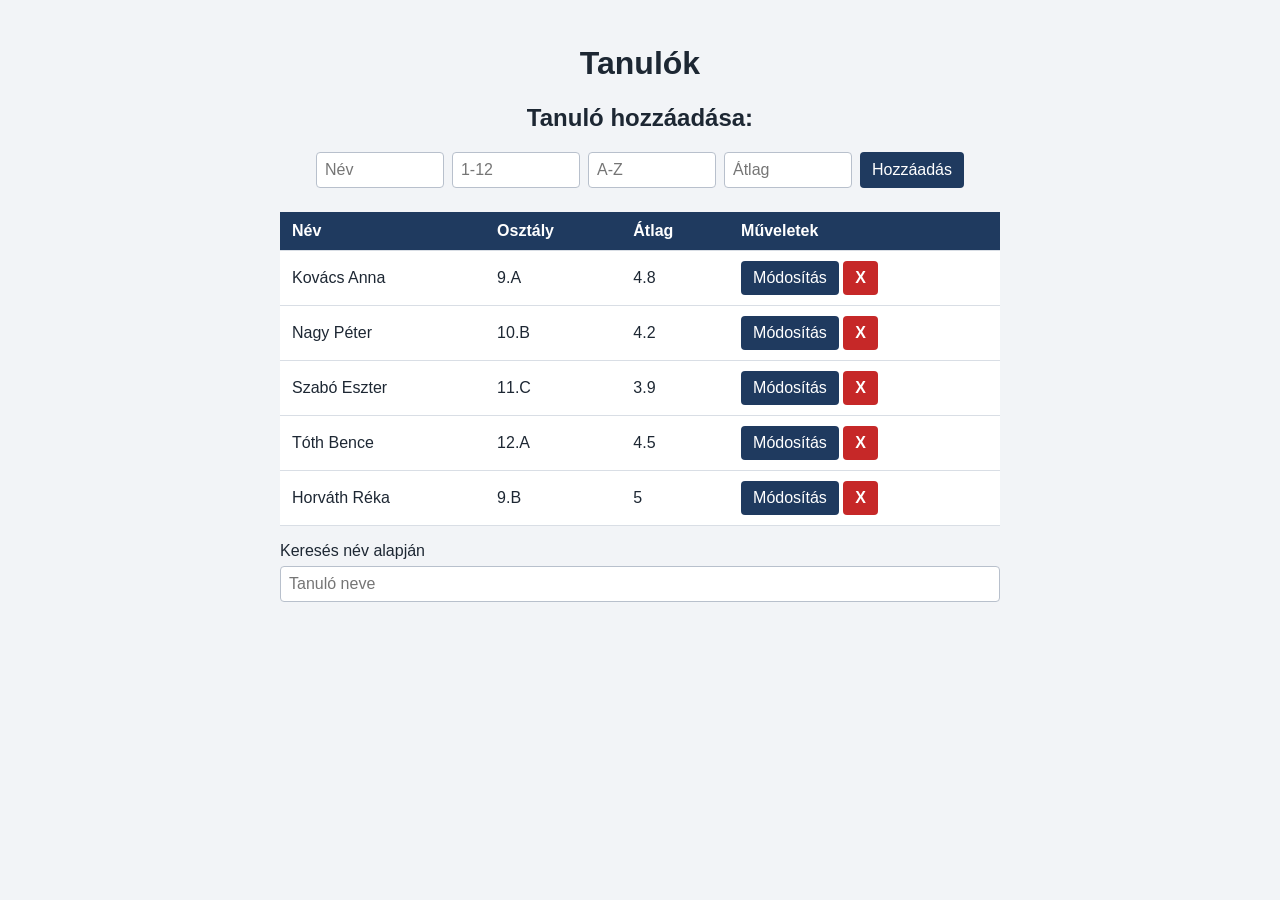
==== index.html @ ed1394e6 "Keresés funkció" ====
<!DOCTYPE html>
<html lang="hu">
<head>
    <meta charset="UTF-8">
    <meta name="viewport" content="width=device-width, initial-scale=1.0">
    <title>Tanulók</title>
    <link rel="stylesheet" href="main.css">
</head>
<body>
    <main>
        <h1>Tanulók</h1>
        <h2>Tanuló hozzáadása:</h2>

        <div id="tanulok">
            <input type="text" id="nev" placeholder="Név">
            <input type="number" id="OsztalySzam" placeholder="1-12" min="1" max="12">
            <input type="text" id="OsztalyBetu" placeholder="A-Z" maxlength="1">
            <input type="number" id="atlag" placeholder="Átlag" min="1" max="5" step="0.01">
            <button onclick="hozzaad()">Hozzáadás</button>
        </div>

        <table>
            <thead>
                <tr>
                    <th>Név</th>
                    <th>Osztály</th>
                    <th>Átlag</th>
                    <th>Műveletek</th>
                </tr>
            </thead>
            <tbody id="tanuloTabla"></tbody>
        </table>

        <label class="kereses" for="tanuloKereses">
            Keresés név alapján
            <input type="search" id="tanuloKereses" placeholder="Tanuló neve">
        </label>

        <table id="keresesiEredmenyTabla" hidden>
            <thead>
                <tr>
                    <th>Név</th>
                    <th>Osztály</th>
                    <th>Átlag</th>
                </tr>
            </thead>
            <tbody id="keresesiTalalatok"></tbody>
        </table>
    </main>

    <script src="main.js"></script>
</body>
</html>
---- main.css ----
body {
    font-family: Arial, sans-serif;
    background: #f2f4f7;
    color: #1d2733;
    margin: 0;
    padding: 24px 12px;
}

main {
    max-width: 720px;
    margin: 0 auto;
}

h1, h2 {
    text-align: center;
}

#tanulok {
    display: flex;
    flex-wrap: wrap;
    justify-content: center;
    gap: 8px;
    margin-bottom: 24px;
}

input {
    padding: 8px;
    border: 1px solid #b8c0cc;
    border-radius: 4px;
    font: inherit;
}

#tanulok input {
    width: 110px;
}

.kereses {
    display: flex;
    flex-direction: column;
    gap: 6px;
    margin-top: 16px;
}

#tanuloKereses {
    width: 100%;
    box-sizing: border-box;
}

#nev {
    width: 200px;
}

button {
    padding: 8px 12px;
    border: none;
    border-radius: 4px;
    background: #1f3a5f;
    color: #fff;
    font: inherit;
    cursor: pointer;
}

button.torles {
    background: #c62828;
    font-weight: bold;
}

table {
    width: 100%;
    border-collapse: collapse;
    background: #fff;
}

th, td {
    padding: 10px 12px;
    text-align: left;
    border-bottom: 1px solid #d9dee5;
}

thead th {
    background: #1f3a5f;
    color: #fff;
}

td input {
    width: 70px;
}
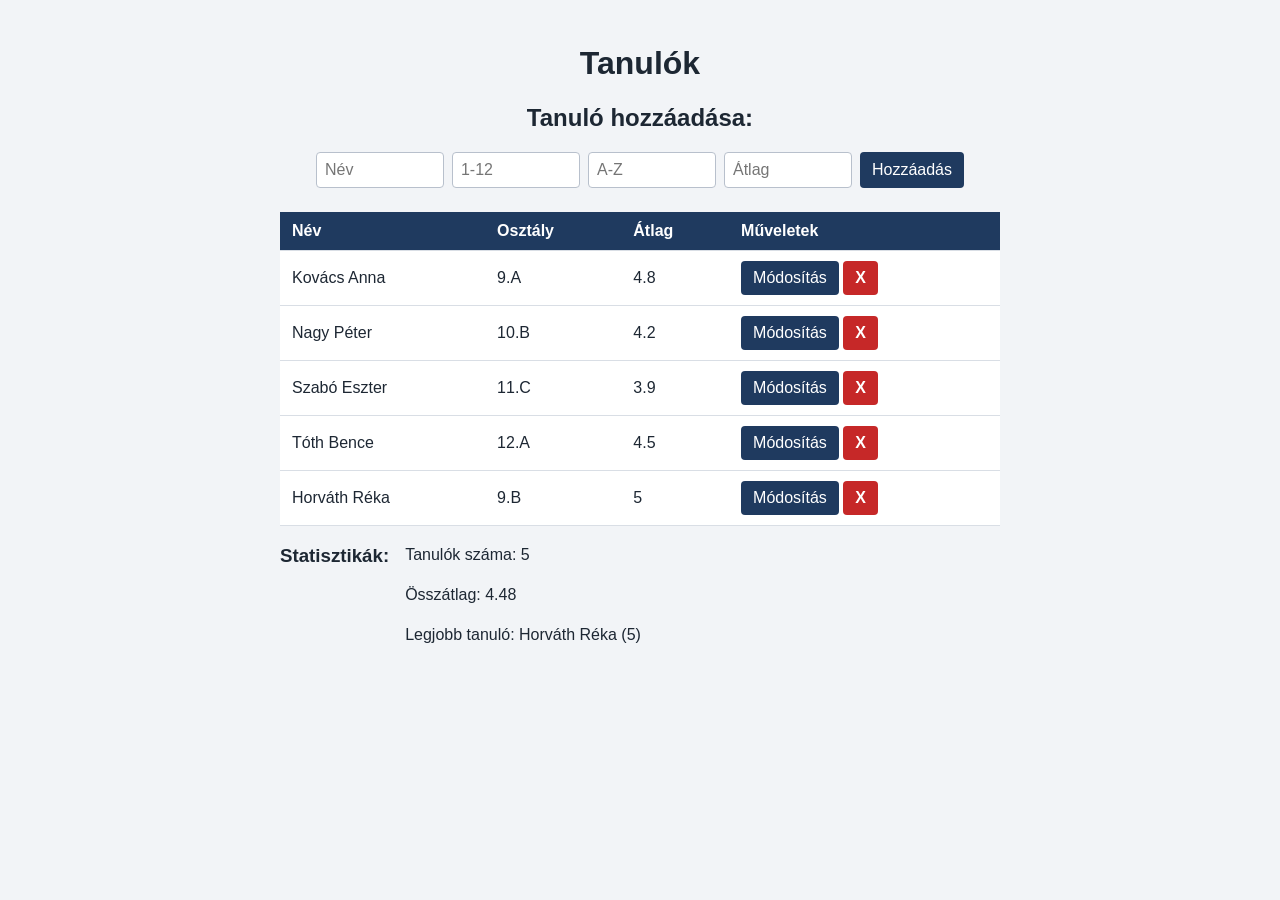
==== commit 3c74ad94: "Statisztikák kiirása frisitéssel" ====
--- a/index.html
+++ b/index.html
@@ -31,21 +31,21 @@
             <tbody id="tanuloTabla"></tbody>
         </table>
 
-        <label class="kereses" for="tanuloKereses">
-            Keresés név alapján
-            <input type="search" id="tanuloKereses" placeholder="Tanuló neve">
-        </label>
+        <div id="tanulokStatisztikak"> 
+            <h3>Statisztikák:</h3>
+            <div>
+                <p id="tanulokSzama" class="stats1"></p>
+                <p id="OsszAtlag" class="stats"></p>
+                <p id="legjobbTanulo" class="stats"></p>
 
-        <table id="keresesiEredmenyTabla" hidden>
-            <thead>
-                <tr>
-                    <th>Név</th>
-                    <th>Osztály</th>
-                    <th>Átlag</th>
-                </tr>
-            </thead>
-            <tbody id="keresesiTalalatok"></tbody>
-        </table>
+
+            </div>
+
+            
+        </div>
+
+
+
     </main>
 
     <script src="main.js"></script>
--- a/main.css
+++ b/main.css
@@ -32,18 +32,6 @@
 
 #tanulok input {
     width: 110px;
-}
-
-.kereses {
-    display: flex;
-    flex-direction: column;
-    gap: 6px;
-    margin-top: 16px;
-}
-
-#tanuloKereses {
-    width: 100%;
-    box-sizing: border-box;
 }
 
 #nev {
@@ -84,4 +72,19 @@
 
 td input {
     width: 70px;
+}
+
+#tanulokStatisztikak {
+    display: flex;
+    flex-wrap: wrap;
+    justify-content: left;
+    gap: 8px;
+    margin-bottom: 24px;
+}
+.stats{
+    margin: 22px 8px; 
+}
+.stats1{
+    margin: 22px 8px; 
+    margin-top: 20px;
 }
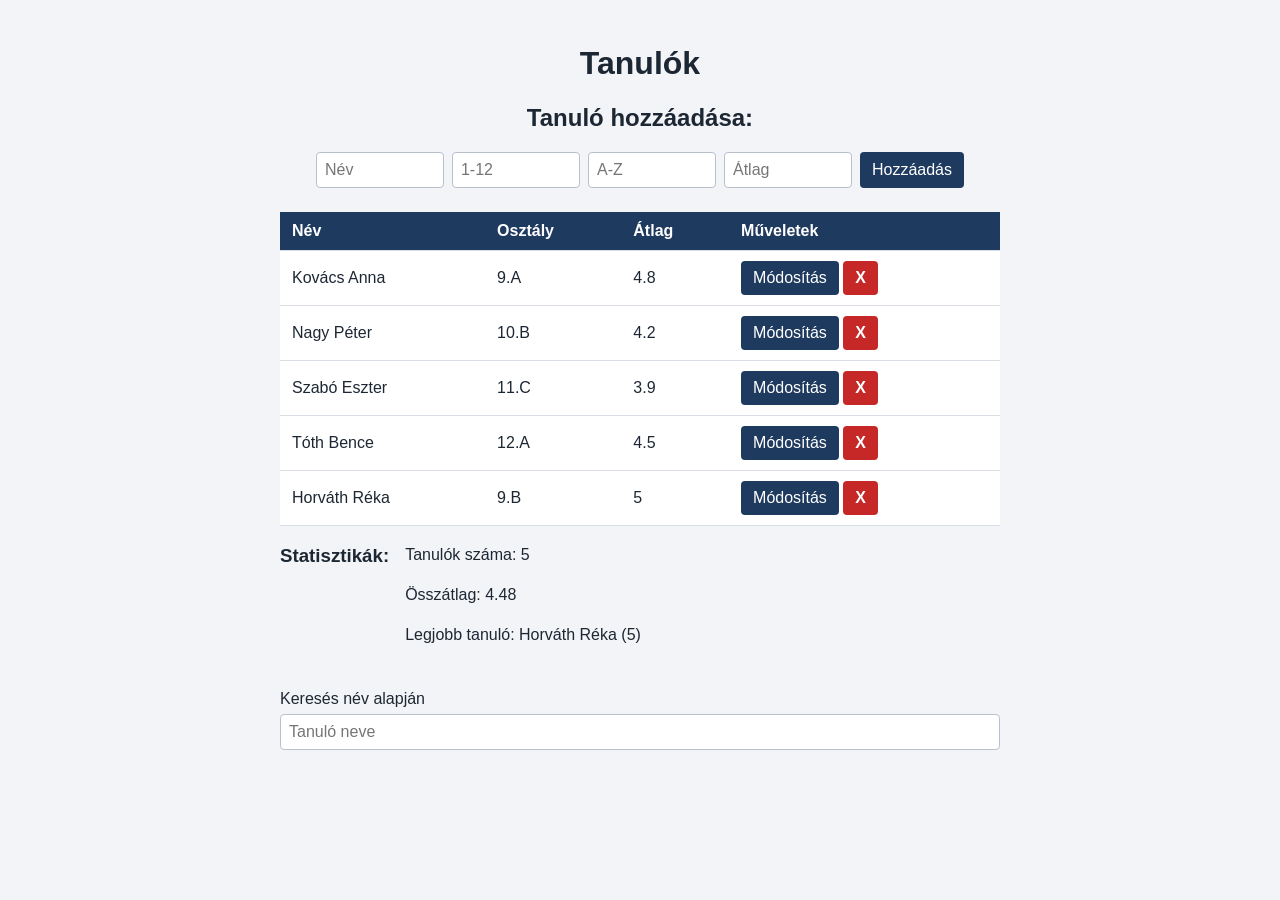
==== commit 8b2a1bca: "Merge branch 'main' of https://github.com/LakatosBotond/OsztalyTablazatok" ====
--- a/index.html
+++ b/index.html
@@ -46,6 +46,21 @@
 
 
 
+        <label class="kereses" for="tanuloKereses">
+            Keresés név alapján
+            <input type="search" id="tanuloKereses" placeholder="Tanuló neve">
+        </label>
+
+        <table id="keresesiEredmenyTabla" hidden>
+            <thead>
+                <tr>
+                    <th>Név</th>
+                    <th>Osztály</th>
+                    <th>Átlag</th>
+                </tr>
+            </thead>
+            <tbody id="keresesiTalalatok"></tbody>
+        </table>
     </main>
 
     <script src="main.js"></script>
--- a/main.css
+++ b/main.css
@@ -32,6 +32,18 @@
 
 #tanulok input {
     width: 110px;
+}
+
+.kereses {
+    display: flex;
+    flex-direction: column;
+    gap: 6px;
+    margin-top: 16px;
+}
+
+#tanuloKereses {
+    width: 100%;
+    box-sizing: border-box;
 }
 
 #nev {
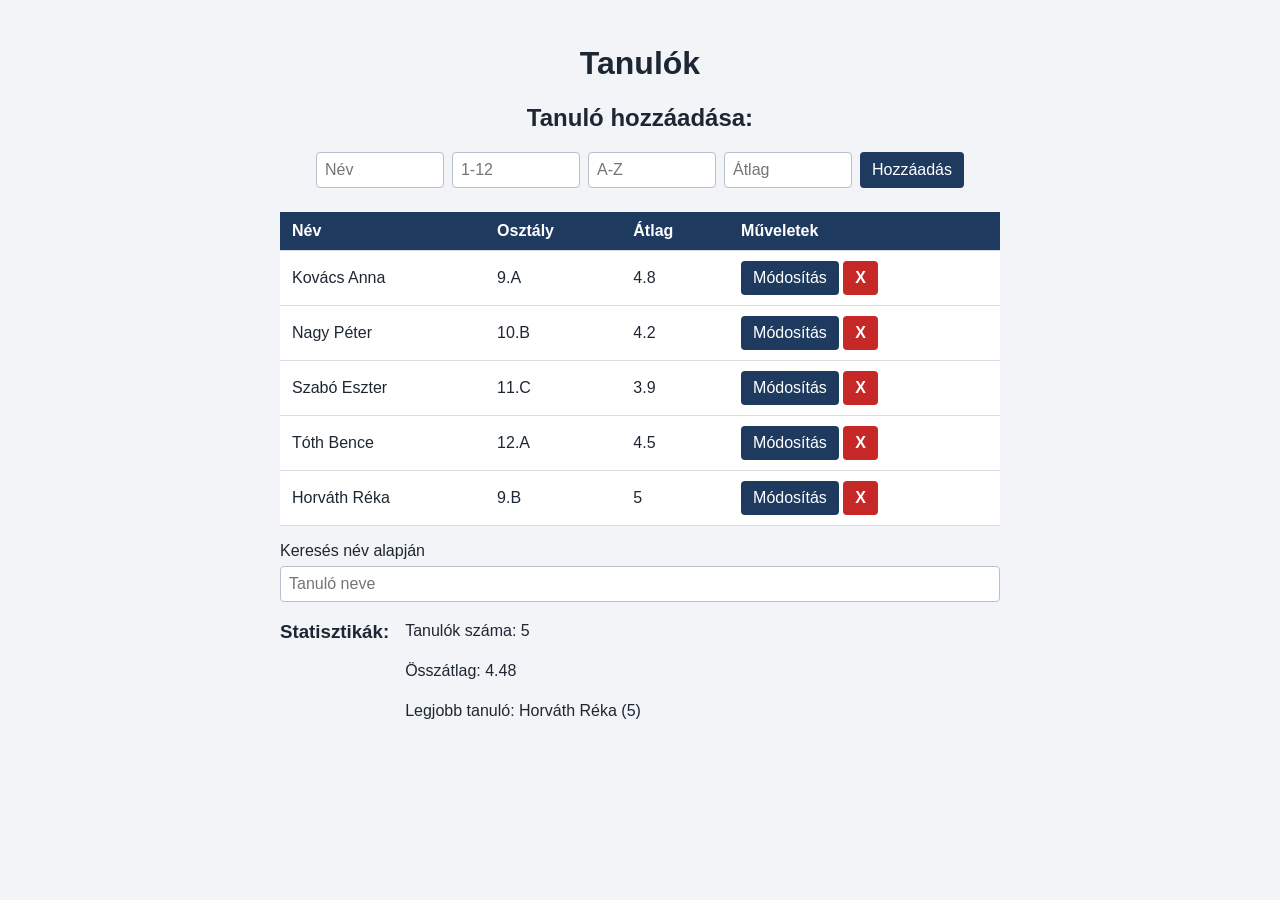
==== commit 3f973339: "html atrendezes" ====
--- a/index.html
+++ b/index.html
@@ -31,18 +31,6 @@
             <tbody id="tanuloTabla"></tbody>
         </table>
 
-        <div id="tanulokStatisztikak"> 
-            <h3>Statisztikák:</h3>
-            <div>
-                <p id="tanulokSzama" class="stats1"></p>
-                <p id="OsszAtlag" class="stats"></p>
-                <p id="legjobbTanulo" class="stats"></p>
-
-
-            </div>
-
-            
-        </div>
 
 
 
@@ -61,6 +49,21 @@
             </thead>
             <tbody id="keresesiTalalatok"></tbody>
         </table>
+
+
+        <div id="tanulokStatisztikak"> 
+            <h3>Statisztikák:</h3>
+            <div>
+                <p id="tanulokSzama" class="stats1"></p>
+                <p id="OsszAtlag" class="stats"></p>
+                <p id="legjobbTanulo" class="stats"></p>
+
+
+            </div>
+
+            
+        </div>
+
     </main>
 
     <script src="main.js"></script>
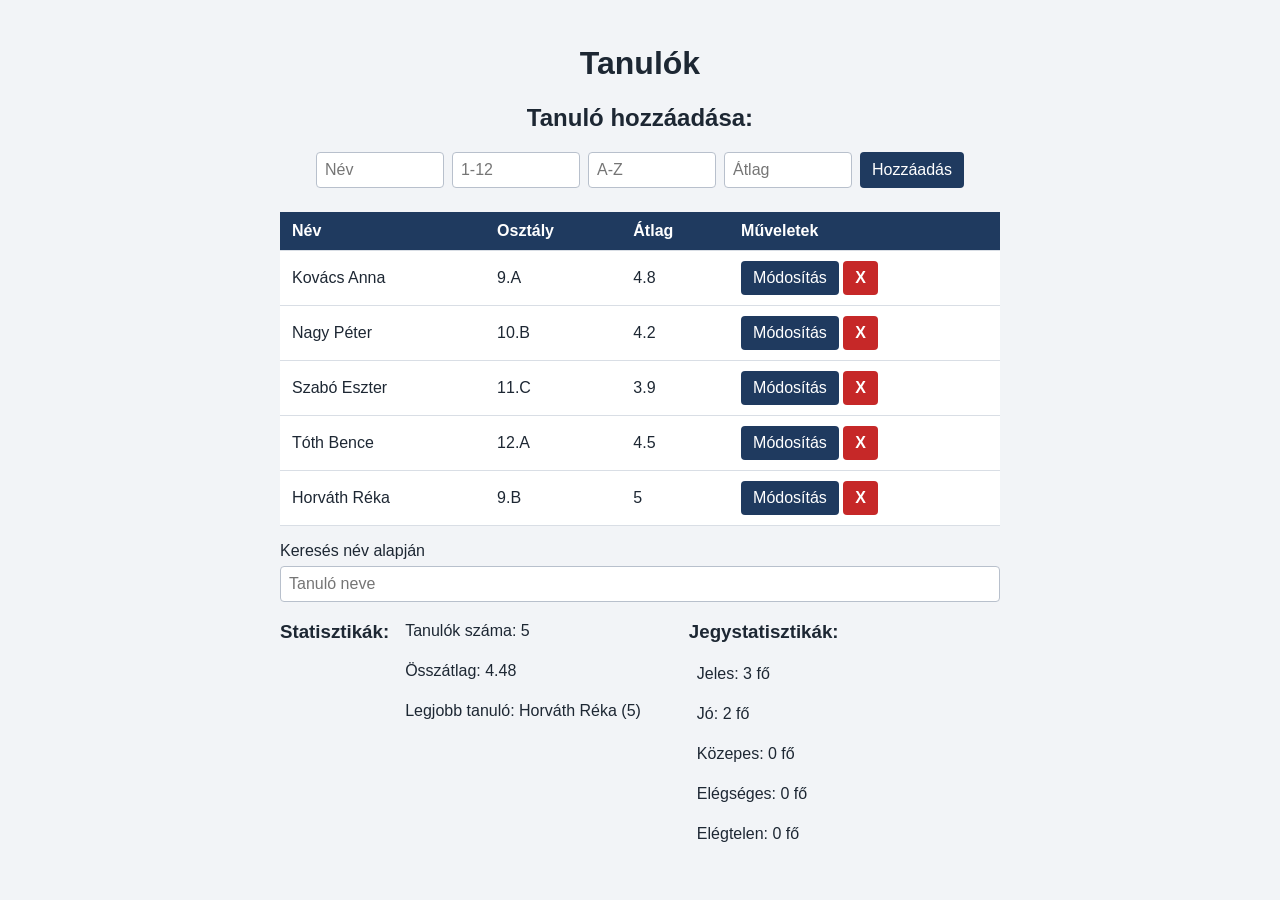
==== commit 0dfbf43f: "jegystatisztikák kiirás" ====
--- a/index.html
+++ b/index.html
@@ -51,18 +51,26 @@
         </table>
 
 
-        <div id="tanulokStatisztikak"> 
-            <h3>Statisztikák:</h3>
-            <div>
-                <p id="tanulokSzama" class="stats1"></p>
-                <p id="OsszAtlag" class="stats"></p>
-                <p id="legjobbTanulo" class="stats"></p>
+        <div id="statisztikak">
+    <div id="tanulokStatisztikak">
+        <h3>Statisztikák:</h3>
+        <div>
+            <p id="tanulokSzama" class="stats1"></p>
+            <p id="OsszAtlag" class="stats"></p>
+            <p id="legjobbTanulo" class="stats"></p>
+        </div>
+    </div>
 
-
-            </div>
-
-            
+    <div id="jegyStatisztikak">
+        <h3>Jegystatisztikák:</h3>
+        <div>
+            <p id="jeles" class="stats"></p>
+            <p id="jo" class="stats"></p>
+            <p id="kozepes" class="stats"></p>
+            <p id="elegseges" class="stats"></p>
+            <p id="elegtelen" class="stats"></p>
         </div>
+    </div>
 
     </main>
 
--- a/main.css
+++ b/main.css
@@ -99,4 +99,10 @@
 .stats1{
     margin: 22px 8px; 
     margin-top: 20px;
+}
+
+#statisztikak {
+    display: flex;
+    gap: 40px;
+    align-items: flex-start;
 }
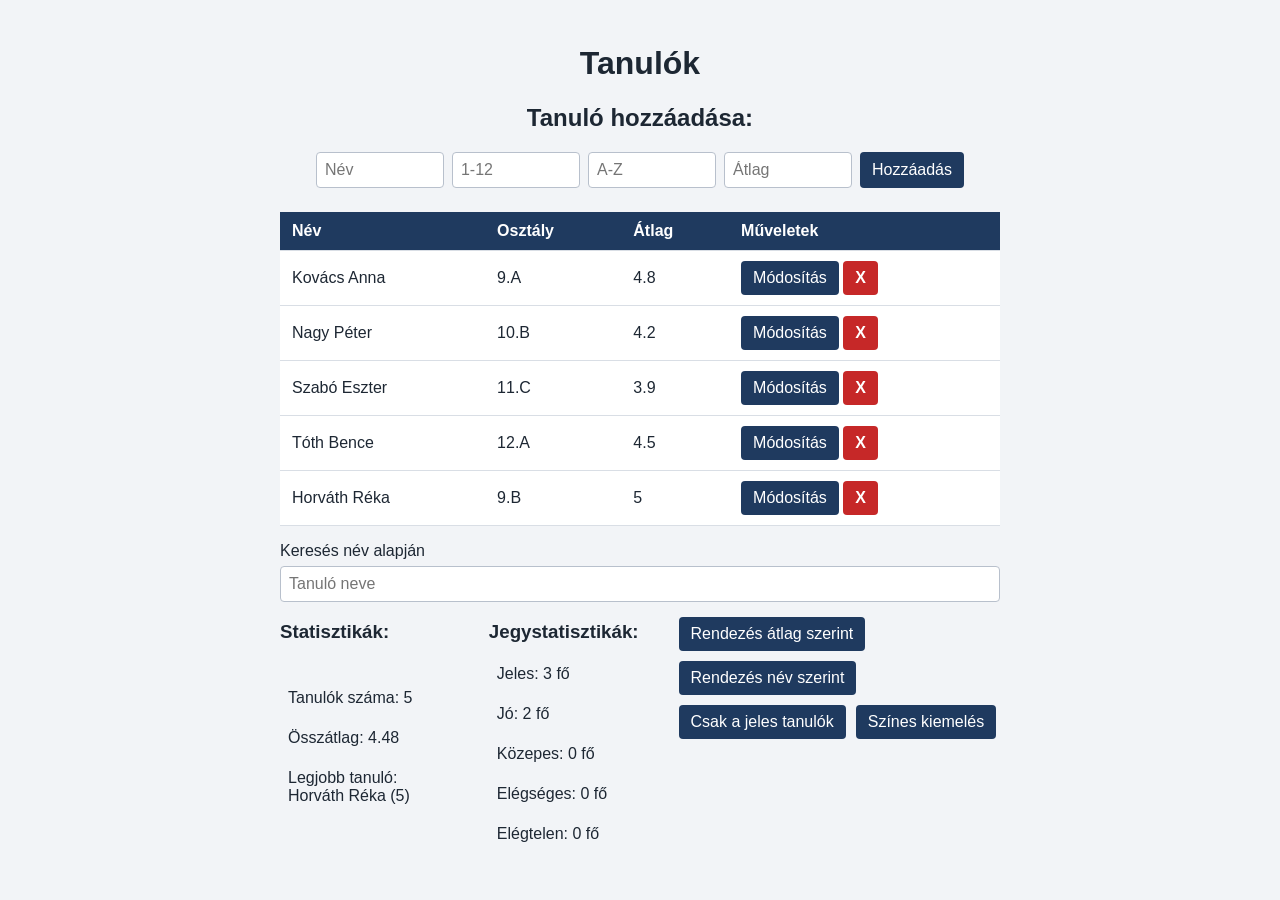
==== commit faa7d764: "Átlag szerinti rendezés, Név szerinti rendezés, Csak jeles tanulok kiirása, szines kiemelés , ezekre" ====
--- a/index.html
+++ b/index.html
@@ -72,6 +72,13 @@
         </div>
     </div>
 
+    <div id="muveletek">
+        <button onclick="rendezAtlag()">Rendezés átlag szerint</button>
+        <button onclick="rendezNev()">Rendezés név szerint</button>
+        <button id="szuroGomb" onclick="szuroValt()">Csak a jeles tanulók</button>
+        <button id="kiemelesGomb" onclick="kiemelesValt()">Színes kiemelés</button>
+    </div>
+
     </main>
 
     <script src="main.js"></script>
--- a/main.css
+++ b/main.css
@@ -105,4 +105,24 @@
     display: flex;
     gap: 40px;
     align-items: flex-start;
+}
+
+#muveletek {
+    margin: 15px 0;
+    display: flex;
+    gap: 10px;
+    flex-wrap: wrap;
+}
+
+tr.jeles td {
+    background-color: #c8f7c5;
+}
+
+tr.elegtelen td {
+    background-color: #f7c5c5;
+}
+
+#muveletek button.aktiv {
+    background-color: #4a90d9;
+    color: white;
 }
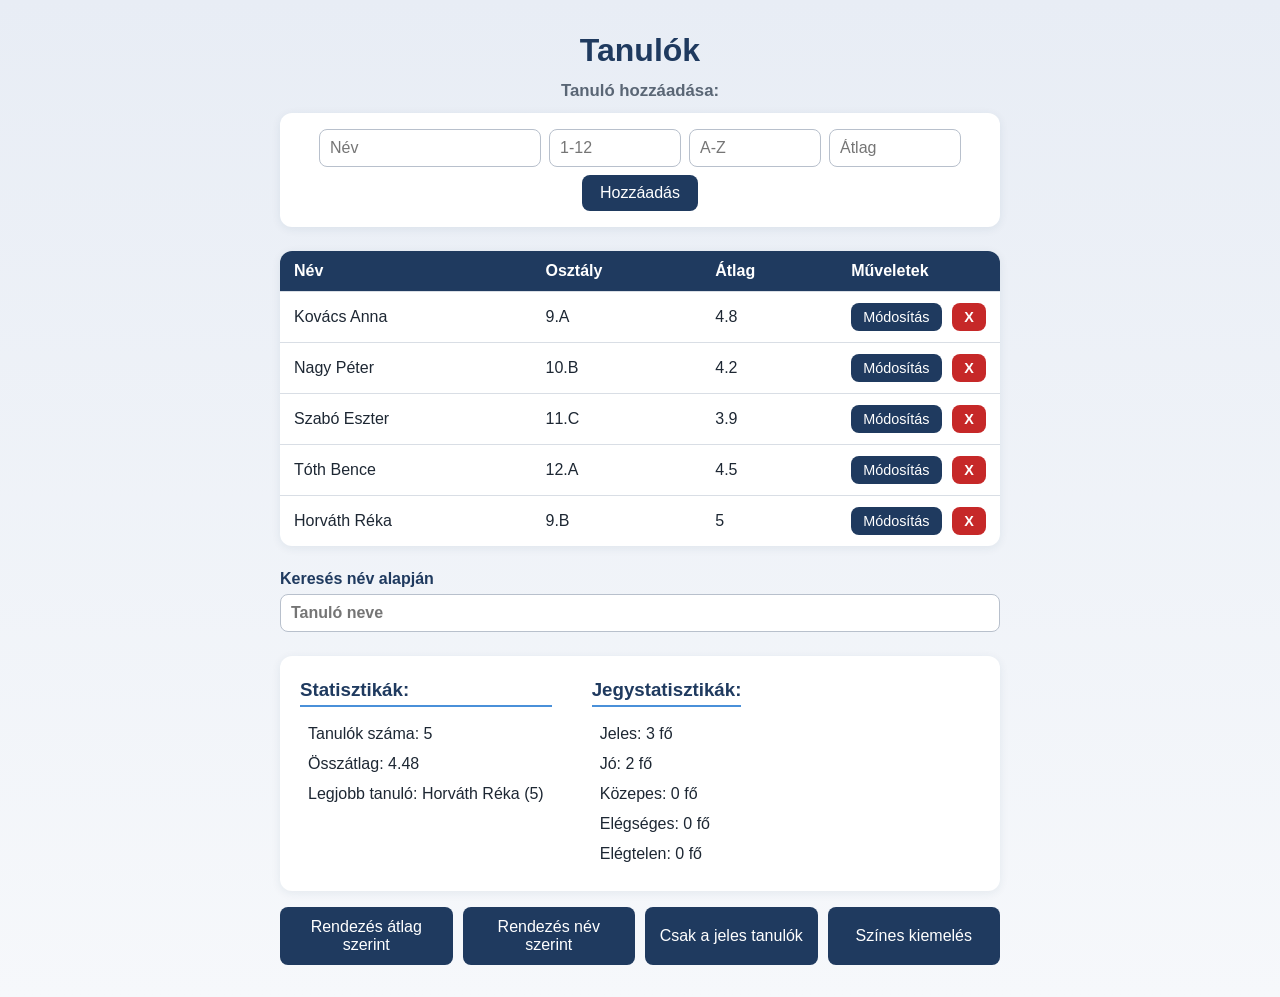
==== commit aa371d9f: "weboldal kinezet update" ====
--- a/index.html
+++ b/index.html
@@ -31,9 +31,6 @@
             <tbody id="tanuloTabla"></tbody>
         </table>
 
-
-
-
         <label class="kereses" for="tanuloKereses">
             Keresés név alapján
             <input type="search" id="tanuloKereses" placeholder="Tanuló neve">
@@ -50,37 +47,32 @@
             <tbody id="keresesiTalalatok"></tbody>
         </table>
 
+        <div id="statisztikak">
+            <div id="tanulokStatisztikak">
+                <h3>Statisztikák:</h3>
+                <p id="tanulokSzama" class="stats"></p>
+                <p id="OsszAtlag" class="stats"></p>
+                <p id="legjobbTanulo" class="stats"></p>
+            </div>
 
-        <div id="statisztikak">
-    <div id="tanulokStatisztikak">
-        <h3>Statisztikák:</h3>
-        <div>
-            <p id="tanulokSzama" class="stats1"></p>
-            <p id="OsszAtlag" class="stats"></p>
-            <p id="legjobbTanulo" class="stats"></p>
+            <div id="jegyStatisztikak">
+                <h3>Jegystatisztikák:</h3>
+                <p id="jeles" class="stats"></p>
+                <p id="jo" class="stats"></p>
+                <p id="kozepes" class="stats"></p>
+                <p id="elegseges" class="stats"></p>
+                <p id="elegtelen" class="stats"></p>
+            </div>
         </div>
-    </div>
 
-    <div id="jegyStatisztikak">
-        <h3>Jegystatisztikák:</h3>
-        <div>
-            <p id="jeles" class="stats"></p>
-            <p id="jo" class="stats"></p>
-            <p id="kozepes" class="stats"></p>
-            <p id="elegseges" class="stats"></p>
-            <p id="elegtelen" class="stats"></p>
+        <div id="muveletek">
+            <button onclick="rendezAtlag()">Rendezés átlag szerint</button>
+            <button onclick="rendezNev()">Rendezés név szerint</button>
+            <button id="szuroGomb" onclick="szuroValt()">Csak a jeles tanulók</button>
+            <button id="kiemelesGomb" onclick="kiemelesValt()">Színes kiemelés</button>
         </div>
-    </div>
-
-    <div id="muveletek">
-        <button onclick="rendezAtlag()">Rendezés átlag szerint</button>
-        <button onclick="rendezNev()">Rendezés név szerint</button>
-        <button id="szuroGomb" onclick="szuroValt()">Csak a jeles tanulók</button>
-        <button id="kiemelesGomb" onclick="kiemelesValt()">Színes kiemelés</button>
-    </div>
-
     </main>
 
     <script src="main.js"></script>
 </body>
-</html>     +</html>
--- a/main.css
+++ b/main.css
@@ -1,9 +1,18 @@
+:root {
+    --kek: #1f3a5f;
+    --kek-vilagos: #4a90d9;
+    --piros: #c62828;
+    --szegely: #d9dee5;
+    --arnyek: 0 2px 10px rgba(31, 58, 95, .08);
+}
+
 body {
-    font-family: Arial, sans-serif;
-    background: #f2f4f7;
+    font-family: "Segoe UI", Arial, sans-serif;
+    background: linear-gradient(180deg, #e8edf5, #f6f8fb);
     color: #1d2733;
     margin: 0;
-    padding: 24px 12px;
+    padding: 32px 12px;
+    min-height: 100vh;
 }
 
 main {
@@ -13,32 +22,122 @@
 
 h1, h2 {
     text-align: center;
+    margin: 0 0 12px;
 }
 
+h1 { color: var(--kek); font-size: 2rem; }
+h2 { font-size: 1.05rem; font-weight: 600; color: #5a6675; }
+
+/* Beviteli mezők */
+input {
+    padding: 9px 10px;
+    border: 1px solid #b8c0cc;
+    border-radius: 8px;
+    font: inherit;
+    background: #fff;
+    transition: border-color .15s, box-shadow .15s;
+}
+
+input:focus {
+    outline: none;
+    border-color: var(--kek-vilagos);
+    box-shadow: 0 0 0 3px rgba(74, 144, 217, .25);
+}
+
+/* Hozzáadás űrlap */
 #tanulok {
     display: flex;
     flex-wrap: wrap;
     justify-content: center;
     gap: 8px;
     margin-bottom: 24px;
+    padding: 16px;
+    background: #fff;
+    border-radius: 12px;
+    box-shadow: var(--arnyek);
 }
 
-input {
-    padding: 8px;
-    border: 1px solid #b8c0cc;
-    border-radius: 4px;
+#tanulok input { width: 110px; }
+#tanulok #nev { width: 200px; }
+#tanulok button { padding: 9px 18px; }
+
+/* Gombok */
+button {
+    padding: 9px 14px;
+    border: none;
+    border-radius: 8px;
+    background: var(--kek);
+    color: #fff;
     font: inherit;
+    cursor: pointer;
+    transition: background .15s, transform .1s;
 }
 
-#tanulok input {
-    width: 110px;
+button:hover { background: #2c5282; }
+button:active { transform: translateY(1px); }
+
+button.torles {
+    background: var(--piros);
+    font-weight: bold;
+    min-width: 34px;
 }
 
+button.torles:hover { background: #a71f1f; }
+
+/* Táblák */
+table {
+    width: 100%;
+    border-collapse: separate;
+    border-spacing: 0;
+    background: #fff;
+    border-radius: 12px;
+    overflow: hidden;
+    box-shadow: var(--arnyek);
+}
+
+th, td {
+    padding: 11px 14px;
+    text-align: left;
+    border-bottom: 1px solid var(--szegely);
+}
+
+thead th {
+    background: var(--kek);
+    color: #fff;
+    font-weight: 600;
+}
+
+tbody tr:last-child td { border-bottom: none; }
+tbody tr:not(.jeles):not(.elegtelen):hover td { background: #f1f5fa; }
+
+tr.jeles td { background: #d4f5d0; }
+tr.elegtelen td { background: #f8d2d2; }
+
+/* Szerkesztés a táblában */
+td input { width: 70px; padding: 6px 8px; }
+td #ujNev { width: 100%; box-sizing: border-box; }
+
+/* Műveletek oszlop: a két gomb egymás mellett marad */
+#tanuloTabla td:last-child {
+    white-space: nowrap;
+    width: 1%;
+}
+
+#tanuloTabla td button {
+    padding: 6px 12px;
+    font-size: .9rem;
+}
+
+#tanuloTabla td button + button { margin-left: 6px; }
+
+/* Keresés */
 .kereses {
     display: flex;
     flex-direction: column;
     gap: 6px;
-    margin-top: 16px;
+    margin: 24px 0 12px;
+    font-weight: 600;
+    color: var(--kek);
 }
 
 #tanuloKereses {
@@ -46,83 +145,38 @@
     box-sizing: border-box;
 }
 
-#nev {
-    width: 200px;
+/* Statisztikák */
+#statisztikak {
+    display: flex;
+    flex-wrap: wrap;
+    gap: 40px;
+    align-items: flex-start;
+    margin-top: 24px;
+    padding: 4px 20px 16px;
+    background: #fff;
+    border-radius: 12px;
+    box-shadow: var(--arnyek);
 }
 
-button {
-    padding: 8px 12px;
-    border: none;
-    border-radius: 4px;
-    background: #1f3a5f;
-    color: #fff;
-    font: inherit;
-    cursor: pointer;
+h3 {
+    color: var(--kek);
+    border-bottom: 2px solid var(--kek-vilagos);
+    padding-bottom: 4px;
 }
 
-button.torles {
-    background: #c62828;
-    font-weight: bold;
+.stats { margin: 12px 8px; }
+
+/* Gombsor: egyforma széles gombok, rácsban */
+#muveletek {
+    display: grid;
+    grid-template-columns: repeat(auto-fit, minmax(160px, 1fr));
+    gap: 10px;
+    margin-top: 16px;
 }
 
-table {
-    width: 100%;
-    border-collapse: collapse;
-    background: #fff;
+#muveletek button {
+    padding: 11px 14px;
+    text-align: center;
 }
 
-th, td {
-    padding: 10px 12px;
-    text-align: left;
-    border-bottom: 1px solid #d9dee5;
-}
-
-thead th {
-    background: #1f3a5f;
-    color: #fff;
-}
-
-td input {
-    width: 70px;
-}
-
-#tanulokStatisztikak {
-    display: flex;
-    flex-wrap: wrap;
-    justify-content: left;
-    gap: 8px;
-    margin-bottom: 24px;
-}
-.stats{
-    margin: 22px 8px; 
-}
-.stats1{
-    margin: 22px 8px; 
-    margin-top: 20px;
-}
-
-#statisztikak {
-    display: flex;
-    gap: 40px;
-    align-items: flex-start;
-}
-
-#muveletek {
-    margin: 15px 0;
-    display: flex;
-    gap: 10px;
-    flex-wrap: wrap;
-}
-
-tr.jeles td {
-    background-color: #c8f7c5;
-}
-
-tr.elegtelen td {
-    background-color: #f7c5c5;
-}
-
-#muveletek button.aktiv {
-    background-color: #4a90d9;
-    color: white;
-}+#muveletek button.aktiv { background: var(--kek-vilagos); }
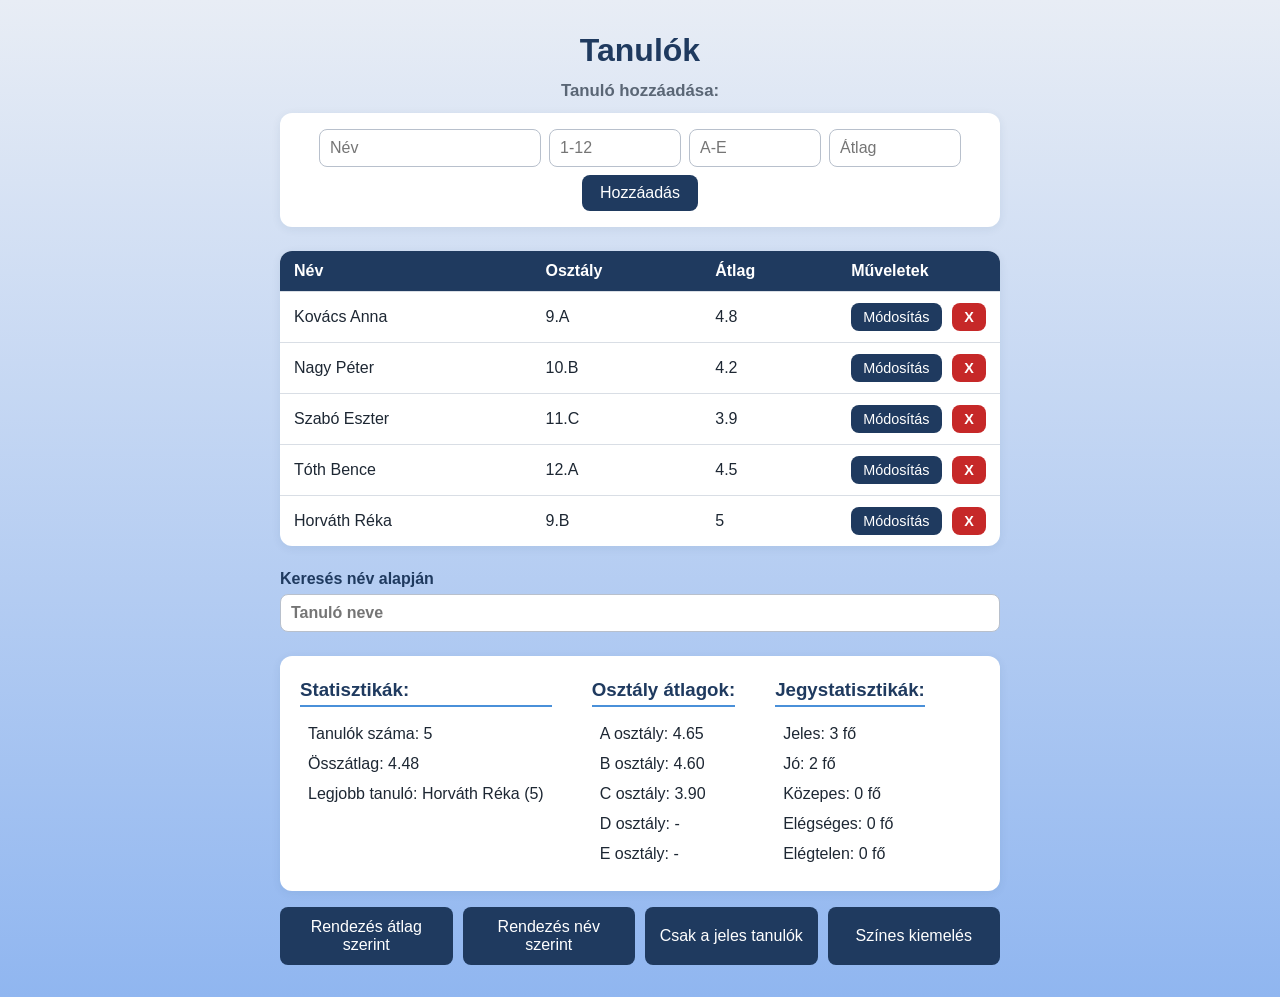
==== commit c22dd190: "osztályátlagok betünként." ====
--- a/index.html
+++ b/index.html
@@ -14,7 +14,7 @@
         <div id="tanulok">
             <input type="text" id="nev" placeholder="Név">
             <input type="number" id="OsztalySzam" placeholder="1-12" min="1" max="12">
-            <input type="text" id="OsztalyBetu" placeholder="A-Z" maxlength="1">
+            <input type="text" id="OsztalyBetu" placeholder="A-E" maxlength="1">
             <input type="number" id="atlag" placeholder="Átlag" min="1" max="5" step="0.01">
             <button onclick="hozzaad()">Hozzáadás</button>
         </div>
@@ -55,6 +55,11 @@
                 <p id="legjobbTanulo" class="stats"></p>
             </div>
 
+            <div id="osztalyStatisztikak">
+                <h3>Osztály átlagok:</h3>
+                <div id="osztalyAtlagok"></div>
+            </div>
+
             <div id="jegyStatisztikak">
                 <h3>Jegystatisztikák:</h3>
                 <p id="jeles" class="stats"></p>
--- a/main.css
+++ b/main.css
@@ -8,7 +8,7 @@
 
 body {
     font-family: "Segoe UI", Arial, sans-serif;
-    background: linear-gradient(180deg, #e8edf5, #f6f8fb);
+    background: linear-gradient(180deg, #e8edf5, #90b6f0);
     color: #1d2733;
     margin: 0;
     padding: 32px 12px;
@@ -28,7 +28,6 @@
 h1 { color: var(--kek); font-size: 2rem; }
 h2 { font-size: 1.05rem; font-weight: 600; color: #5a6675; }
 
-/* Beviteli mezők */
 input {
     padding: 9px 10px;
     border: 1px solid #b8c0cc;
@@ -113,11 +112,9 @@
 tr.jeles td { background: #d4f5d0; }
 tr.elegtelen td { background: #f8d2d2; }
 
-/* Szerkesztés a táblában */
 td input { width: 70px; padding: 6px 8px; }
 td #ujNev { width: 100%; box-sizing: border-box; }
 
-/* Műveletek oszlop: a két gomb egymás mellett marad */
 #tanuloTabla td:last-child {
     white-space: nowrap;
     width: 1%;
